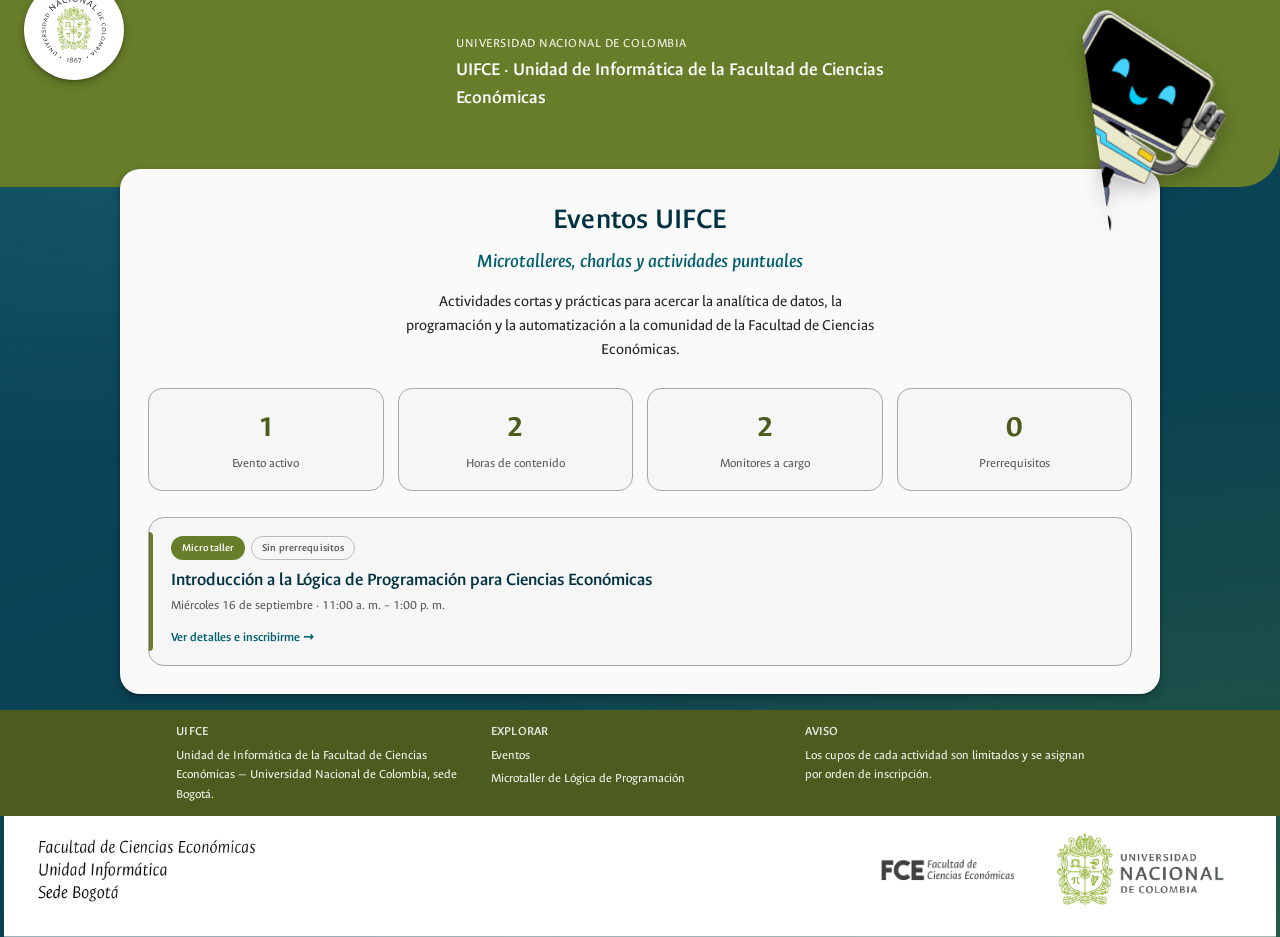
==== index.html @ 5e051be9 "Add Eventos UIFCE site with first activity: Microtaller de Lógica de Programación Replicates the vis" ====
<!DOCTYPE html>
<html lang="es">
<head>
<meta charset="UTF-8">
<meta name="viewport" content="width=device-width, initial-scale=1.0">
<title>Eventos UIFCE</title>
<link rel="preconnect" href="https://fonts.googleapis.com">
<link href="https://fonts.googleapis.com/css2?family=Ancizar+Sans:ital,wght@0,300..700;1,300..700&display=swap" rel="stylesheet">
<link rel="stylesheet" href="styles.css">
</head>
<body>

<div class="screen">

  <div class="bg-photo" aria-hidden="true"></div>

  <img class="mascot" src="assets/uifcito.png" alt="Uifcito, la mascota de la UIFCE, saludando">

  <div class="header-zone">
    <div class="badge-circle">
      <img src="assets/escudo-unal.png" alt="Escudo de la Universidad Nacional de Colombia">
    </div>
    <header class="header-curve">
      <div class="header-curve-inner">
        <p class="header-kicker">Universidad Nacional de Colombia</p>
        <p class="header-name">UIFCE · Unidad de Informática de la Facultad de Ciencias Económicas</p>
      </div>
    </header>
  </div>

  <main class="card-wrap">
    <section class="card hub-card">

      <div class="hub-intro">
        <h1>Eventos UIFCE</h1>
        <p class="subtitle">Microtalleres, charlas y actividades puntuales</p>
        <p class="body-text">
          Actividades cortas y prácticas para acercar la analítica de datos, la programación
          y la automatización a la comunidad de la Facultad de Ciencias Económicas.
        </p>
      </div>

      <section class="stats-grid" aria-label="Resumen de eventos">
        <div class="stat-tile">
          <span class="n">1</span>
          <span class="l">Evento activo</span>
        </div>
        <div class="stat-tile">
          <span class="n">2</span>
          <span class="l">Horas de contenido</span>
        </div>
        <div class="stat-tile">
          <span class="n">2</span>
          <span class="l">Monitores a cargo</span>
        </div>
        <div class="stat-tile">
          <span class="n">0</span>
          <span class="l">Prerrequisitos</span>
        </div>
      </section>

      <section class="event-grid" aria-label="Próximos eventos">

        <a class="event-card" href="microtaller-logica-programacion.html">
          <p class="event-eyebrow">
            <span class="area-tag">Microtaller</span>
            <span class="level-tag">Sin prerrequisitos</span>
          </p>
          <h3>Introducción a la Lógica de Programación para Ciencias Económicas</h3>
          <p class="event-card-date">Miércoles 16 de septiembre · 11:00 a. m. – 1:00 p. m.</p>
          <span class="event-cta">Ver detalles e inscribirme →</span>
        </a>

      </section>

    </section>
  </main>

  <footer class="footer-login">
    <div class="footer-inner">
      <div>
        <h3>UIFCE</h3>
        <p>Unidad de Informática de la Facultad de Ciencias Económicas — Universidad Nacional de Colombia, sede Bogotá.</p>
      </div>
      <div>
        <h3>Explorar</h3>
        <ul>
          <li><a href="index.html">Eventos</a></li>
          <li><a href="microtaller-logica-programacion.html">Microtaller de Lógica de Programación</a></li>
        </ul>
      </div>
      <div>
        <h3>Aviso</h3>
        <p>Los cupos de cada actividad son limitados y se asignan por orden de inscripción.</p>
      </div>
    </div>
  </footer>

  <img class="banner-institucional" src="assets/banner-institucional.svg" alt="UIFCE — Unidad de Informática, Facultad de Ciencias Económicas, Universidad Nacional de Colombia, sede Bogotá">

</div>

</body>
</html>
---- styles.css ----
/* ============================================================
   UIFCE · Eventos — sistema visual
   Réplica del lenguaje visual institucional de Cursos Libres
   UIFCE (olive + teal, tarjeta flotante, header curvo, insignia
   circular, botón píldora), adaptado para la sección de Eventos.
   Fuente del sistema original: repositorio
   2026-2s-ET-OfertaCursosLibres.
   ============================================================ */

:root {
  /* Paleta institucional */
  --brand-olive: #677d29;
  --brand-olive-deep: #4c5c1e;
  --text-title: #003241;
  --text-subtitle: #005e6f;
  --overlay-tint: #00566f80;
  --surface-card: #fafafa;
  --surface-page: #f6f6f6;
  --border-muted: #a7a7a7;
  --text-body: #262626;

  /* Semánticos (estado, no marca) */
  --success-1: #19784b;
  --success-2: #36b377;
  --warning-1: #d49d00;
  --warning-2: #f2bf2e;
  --error-1: #aa0c00;
  --error-2: #ff1200;
  --info-1: #016d84;
  --info-2: #2bb4cb;

  --font-brand: "Ancizar Sans", "Inter", system-ui, -apple-system, "Segoe UI", sans-serif;
  --shadow-card: 0 1px 3px rgba(0, 0, 0, 0.3), 0 4px 10px rgba(0, 0, 0, 0.2);
}

* { box-sizing: border-box; }

html, body {
  margin: 0;
  min-height: 100%;
  background: var(--surface-page);
  color: var(--text-body);
  font-family: var(--font-brand);
  font-size: 16px;
  font-weight: 400;
  line-height: 1.5;
}

a { color: var(--text-subtitle); }

:focus-visible {
  outline: 2px solid var(--brand-olive);
  outline-offset: 2px;
}

/* ============================================================
   Lienzo de pantalla completa
   ============================================================ */

.screen {
  position: relative;
  min-height: 100vh;
  display: flex;
  flex-direction: column;
  overflow-x: hidden;
}

.bg-photo {
  position: absolute;
  inset: 0;
  z-index: 0;
  background-image:
    linear-gradient(var(--overlay-tint), var(--overlay-tint)),
    radial-gradient(120% 90% at 15% 0%, #3a5f6b 0%, transparent 55%),
    radial-gradient(120% 100% at 100% 100%, var(--brand-olive-deep) 0%, transparent 60%),
    linear-gradient(160deg, #0d3b47 0%, #14303a 45%, #1c2b22 100%);
}

/* ============================================================
   Header curvo
   ============================================================ */

.header-zone {
  position: relative;
  z-index: 1;
}

.header-curve {
  background: var(--brand-olive);
  border-radius: 0 0 40px 0;
  padding: 34px 24px 74px;
  margin-bottom: -34px;
}

.header-curve-inner {
  max-width: 600px;
  margin: 0 auto;
  padding-left: 116px;
}

.header-kicker {
  margin: 0;
  color: #fff;
  font-size: 13px;
  font-weight: 400;
  letter-spacing: 0.04em;
  text-transform: uppercase;
  opacity: 0.9;
}

.header-name {
  margin: 2px 0 0;
  color: #fff;
  font-size: 19px;
  font-weight: 600;
}

.badge-circle {
  position: absolute;
  top: -20px;
  left: 24px;
  z-index: 3;
  width: 100px;
  height: 100px;
  background: #fff;
  border-radius: 50%;
  box-shadow: var(--shadow-card);
  display: flex;
  align-items: center;
  justify-content: center;
}

.badge-circle img {
  width: 76px;
  height: 76px;
  object-fit: contain;
}

/* ============================================================
   Tarjeta central
   ============================================================ */

.card-wrap {
  position: relative;
  z-index: 2;
  flex: 1;
  display: flex;
  align-items: center;
  justify-content: center;
  padding: 16px;
}

.card-stage {
  position: relative;
  width: 100%;
  display: flex;
  justify-content: center;
}

.mascot {
  display: none;
}

@media (min-width: 1024px) {
  .mascot {
    display: block;
    position: absolute;
    top: 4px;
    right: 28px;
    z-index: 3;
    width: 110px;
    height: auto;
    transform: rotate(-8deg);
    filter: drop-shadow(0 6px 10px rgba(0, 0, 0, 0.25));
  }
}

@media (min-width: 1280px) {
  .mascot {
    right: 56px;
    width: 130px;
  }
}

.card {
  width: 100%;
  max-width: 600px;
  background: var(--surface-card);
  border-radius: 20px;
  box-shadow: var(--shadow-card);
  padding: 20px;
  display: flex;
  flex-direction: column;
  align-items: center;
  gap: 12px;
  text-align: center;
}

@media (min-width: 640px) {
  .card { padding: 28px; }
}

.card h1 {
  margin: 0;
  font-size: 30px;
  font-weight: 600;
  letter-spacing: 0.25px;
  color: var(--text-title);
  text-wrap: balance;
}

.card .subtitle {
  margin: -6px 0 0;
  font-size: 20px;
  font-weight: 500;
  font-style: italic;
  color: var(--text-subtitle);
  text-wrap: balance;
}

.card p.body-text {
  margin: 4px 0 0;
  max-width: 52ch;
  font-size: 16px;
  font-weight: 400;
  line-height: 1.5;
  color: var(--text-body);
}

/* ============================================================
   Tarjeta ancha (hub / detalle) — mismos tokens, más contenido
   ============================================================ */

.card.hub-card {
  max-width: 1040px;
  align-items: stretch;
  gap: 26px;
}

.hub-intro {
  display: flex;
  flex-direction: column;
  align-items: center;
  gap: 10px;
  text-align: center;
}

.stats-grid {
  display: grid;
  grid-template-columns: repeat(4, 1fr);
  gap: 14px;
}

.stat-tile {
  background: var(--surface-page);
  border: 1px solid var(--border-muted);
  border-radius: 14px;
  padding: 16px;
  display: flex;
  flex-direction: column;
  gap: 4px;
}

.stat-tile .n {
  font-size: 1.9rem;
  font-weight: 700;
  letter-spacing: -0.01em;
  color: var(--brand-olive-deep);
}

.stat-tile .l {
  font-size: 13px;
  color: var(--text-body);
  opacity: 0.75;
}

@media (max-width: 640px) {
  .stats-grid { grid-template-columns: repeat(2, 1fr); }
}

/* ============================================================
   Cuadrícula de eventos (hub)
   ============================================================ */

.event-grid {
  display: grid;
  grid-template-columns: repeat(auto-fit, minmax(260px, 1fr));
  gap: 16px;
}

.event-card {
  position: relative;
  background: var(--surface-page);
  border: 1px solid var(--border-muted);
  border-radius: 16px;
  padding: 18px 18px 18px 22px;
  display: flex;
  flex-direction: column;
  gap: 8px;
  text-align: left;
  text-decoration: none;
  color: var(--text-body);
  transition: transform 0.15s ease, box-shadow 0.15s ease, border-color 0.15s ease;
}

.event-card::before {
  content: '';
  position: absolute;
  left: 0;
  top: 14px;
  bottom: 14px;
  width: 4px;
  border-radius: 0 4px 4px 0;
  background: var(--brand-olive);
}

.event-card:hover {
  transform: translateY(-2px);
  border-color: var(--brand-olive);
  box-shadow: var(--shadow-card);
}

.event-card:active {
  transform: translateY(0) scale(0.99);
}

.event-eyebrow {
  margin: 0;
  display: flex;
  flex-wrap: wrap;
  gap: 6px;
  align-items: center;
}

.area-tag,
.level-tag {
  display: inline-flex;
  align-items: center;
  font-size: 11px;
  font-weight: 600;
  letter-spacing: 0.01em;
  padding: 3px 10px;
  border-radius: 999px;
  border: 1px solid transparent;
}

.area-tag {
  background: var(--brand-olive);
  color: #fff;
}

.level-tag {
  color: var(--text-body);
  opacity: 0.75;
  border-color: var(--border-muted);
  background: transparent;
}

.event-card h3 {
  margin: 0;
  font-size: 1.15rem;
  font-weight: 600;
  color: var(--text-title);
  line-height: 1.3;
}

.event-card-date {
  margin: -4px 0 0;
  font-size: 13px;
  color: var(--text-body);
  opacity: 0.75;
}

.event-cta {
  margin-top: auto;
  padding-top: 4px;
  font-size: 13px;
  font-weight: 600;
  color: var(--text-subtitle);
}

/* ============================================================
   Página de detalle de evento
   ============================================================ */

.event-detail-intro {
  display: flex;
  flex-direction: column;
  gap: 8px;
  text-align: left;
}

.event-detail-intro h1 {
  text-align: left;
  font-size: 1.7rem;
}

.event-detail-intro .subtitle {
  text-align: left;
}

.value-prop {
  margin: 6px 0 0;
  max-width: 62ch;
  font-size: 16px;
  color: var(--text-body);
}

.info-grid {
  display: grid;
  grid-template-columns: repeat(auto-fit, minmax(240px, 1fr));
  gap: 14px;
}

.info-item {
  display: flex;
  align-items: flex-start;
  gap: 12px;
  background: var(--surface-page);
  border: 1px solid var(--border-muted);
  border-radius: 14px;
  padding: 14px 16px;
  text-align: left;
}

.info-icon {
  flex: 0 0 auto;
  width: 34px;
  height: 34px;
  border-radius: 10px;
  background: var(--brand-olive);
  color: #fff;
  display: flex;
  align-items: center;
  justify-content: center;
}

.info-icon svg {
  width: 18px;
  height: 18px;
}

.info-text .label {
  display: block;
  font-size: 11px;
  text-transform: uppercase;
  letter-spacing: 0.04em;
  color: var(--text-body);
  opacity: 0.6;
  margin-bottom: 2px;
}

.info-text .value {
  display: block;
  font-size: 14.5px;
  font-weight: 600;
  color: var(--text-title);
  line-height: 1.35;
}

.section-heading {
  margin: 0;
  text-align: left;
  font-size: 1rem;
  font-weight: 700;
  color: var(--text-title);
}

.purpose-box {
  background: var(--surface-page);
  border: 1px solid var(--border-muted);
  border-left: 4px solid var(--info-1);
  border-radius: 12px;
  padding: 16px 18px;
  text-align: left;
  font-size: 14.5px;
  color: var(--text-body);
}

.includes-card {
  display: flex;
  align-items: center;
  gap: 14px;
  background: var(--surface-page);
  border: 1px solid var(--border-muted);
  border-radius: 14px;
  padding: 16px 18px;
  text-align: left;
}

.certificate-icon {
  flex: 0 0 auto;
  width: 40px;
  height: 40px;
  border-radius: 50%;
  background: var(--warning-1);
  color: #fff;
  display: flex;
  align-items: center;
  justify-content: center;
}

.certificate-icon svg {
  width: 20px;
  height: 20px;
}

.includes-text h4 {
  margin: 0 0 2px;
  font-size: 14.5px;
  font-weight: 700;
  color: var(--text-title);
}

.includes-text p {
  margin: 0;
  font-size: 13.5px;
  color: var(--text-body);
  opacity: 0.85;
}

.linkedin-badge {
  display: inline-flex;
  align-items: center;
  gap: 6px;
  margin-top: 6px;
  padding: 3px 10px 3px 6px;
  border-radius: 999px;
  background: #0a66c2;
  color: #fff;
  font-size: 12px;
  font-weight: 600;
}

.linkedin-badge svg {
  width: 15px;
  height: 15px;
}

.cta-row {
  display: flex;
  justify-content: center;
  padding-top: 4px;
}

.btn-cta {
  height: 52px;
  padding: 0 34px;
  display: inline-flex;
  align-items: center;
  justify-content: center;
  gap: 10px;
  background: var(--brand-olive);
  border: 0;
  border-radius: 999px;
  color: #fff;
  font-family: var(--font-brand);
  font-size: 16.5px;
  font-weight: 600;
  text-decoration: none;
  box-shadow: var(--shadow-card);
  transition: background 0.15s ease, transform 0.1s ease;
}

.btn-cta:hover {
  background: var(--brand-olive-deep);
}

.btn-cta:active {
  transform: scale(0.98);
}

.btn-cta svg {
  width: 20px;
  height: 20px;
  flex: 0 0 auto;
}

.spots-note {
  margin: 0;
  text-align: center;
  font-size: 12.5px;
  color: var(--text-body);
  opacity: 0.7;
}

/* ============================================================
   Footer
   ============================================================ */

.footer-login {
  position: relative;
  z-index: 1;
  margin-top: auto;
  background: var(--brand-olive-deep);
  color: #fff;
}

.footer-inner {
  max-width: 960px;
  margin: 0 auto;
  padding: 12px 16px;
  display: grid;
  grid-template-columns: repeat(3, 1fr);
  gap: 16px;
  font-size: 13px;
  font-weight: 400;
}

.footer-inner h3 {
  margin: 0 0 4px;
  font-size: 13px;
  font-weight: 600;
  letter-spacing: 0.02em;
  text-transform: uppercase;
  opacity: 0.85;
}

.footer-inner p,
.footer-inner ul {
  margin: 0;
  opacity: 0.92;
}

.footer-inner ul {
  list-style: none;
  padding: 0;
  display: flex;
  flex-direction: column;
  gap: 4px;
}

.footer-inner a {
  color: #fff;
  text-decoration: none;
}

.footer-inner a:hover {
  text-decoration: underline;
}

/* ============================================================
   Banner institucional
   ============================================================ */

.banner-institucional {
  position: relative;
  z-index: 1;
  display: block;
  width: 100%;
  height: auto;
}

/* ============================================================
   Enlace de regreso
   ============================================================ */

.back-link {
  align-self: flex-start;
  margin: 0;
  font-size: 13px;
}

.back-link a {
  color: var(--text-subtitle);
  text-decoration: none;
  font-weight: 500;
}

.back-link a:hover {
  text-decoration: underline;
}

/* ============================================================
   Responsive
   ============================================================ */

@media (max-width: 640px) {
  .footer-inner {
    grid-template-columns: 1fr;
  }

  .header-curve-inner {
    padding-left: 0;
    padding-top: 56px;
  }

  .includes-card {
    flex-direction: column;
    text-align: center;
    align-items: center;
  }
}
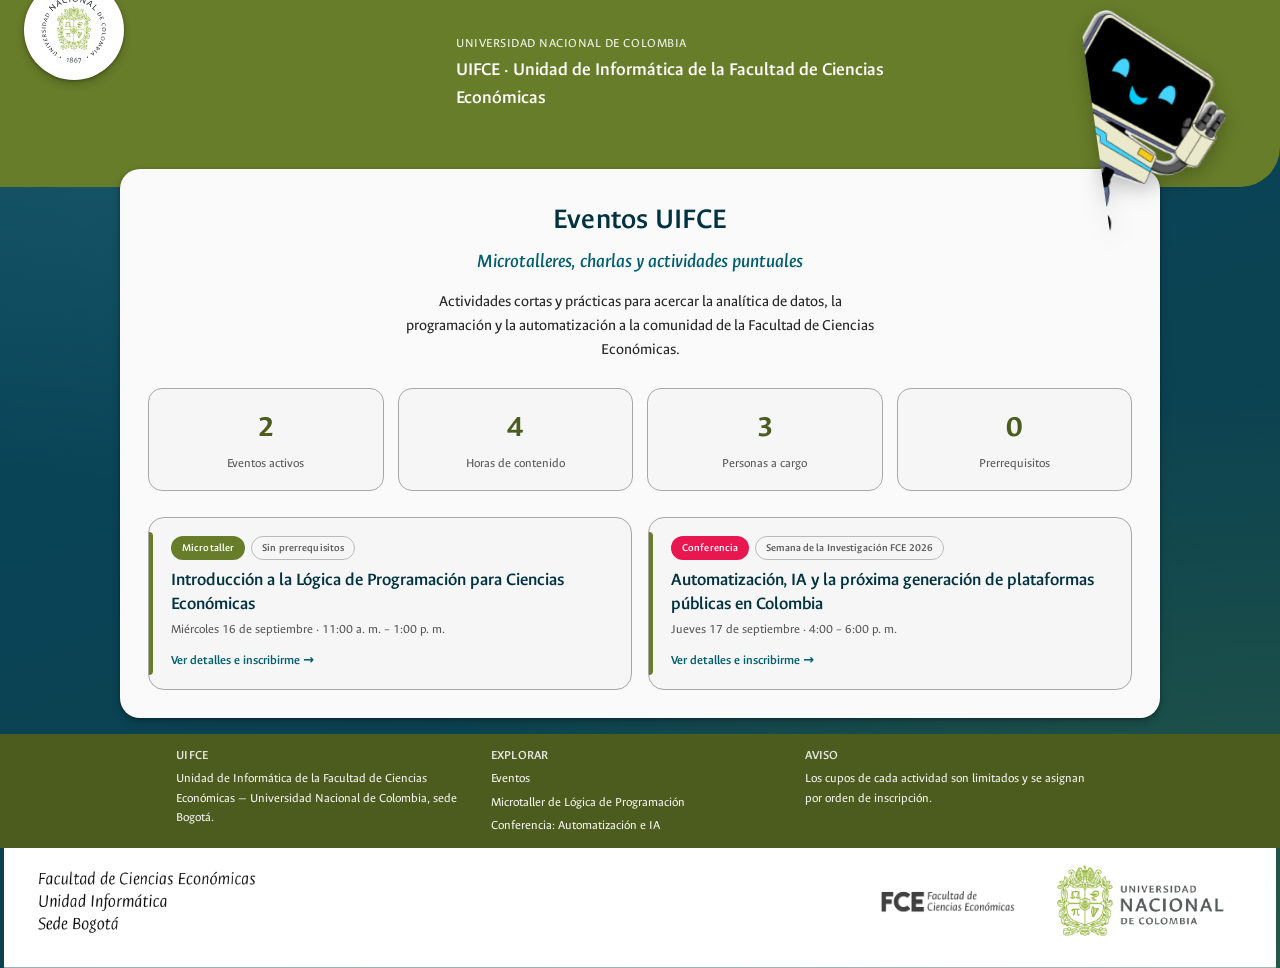
==== commit cd34b3ed: "Add Semana de la Investigación FCE 2026 conference event New conference detail page keeps the site's" ====
--- a/index.html
+++ b/index.html
@@ -42,16 +42,16 @@
 
       <section class="stats-grid" aria-label="Resumen de eventos">
         <div class="stat-tile">
-          <span class="n">1</span>
-          <span class="l">Evento activo</span>
+          <span class="n">2</span>
+          <span class="l">Eventos activos</span>
         </div>
         <div class="stat-tile">
-          <span class="n">2</span>
+          <span class="n">4</span>
           <span class="l">Horas de contenido</span>
         </div>
         <div class="stat-tile">
-          <span class="n">2</span>
-          <span class="l">Monitores a cargo</span>
+          <span class="n">3</span>
+          <span class="l">Personas a cargo</span>
         </div>
         <div class="stat-tile">
           <span class="n">0</span>
@@ -71,6 +71,16 @@
           <span class="event-cta">Ver detalles e inscribirme →</span>
         </a>
 
+        <a class="event-card" href="conferencia-automatizacion-ia.html">
+          <p class="event-eyebrow">
+            <span class="area-tag tag-magenta">Conferencia</span>
+            <span class="level-tag">Semana de la Investigación FCE 2026</span>
+          </p>
+          <h3>Automatización, IA y la próxima generación de plataformas públicas en Colombia</h3>
+          <p class="event-card-date">Jueves 17 de septiembre · 4:00 – 6:00 p. m.</p>
+          <span class="event-cta">Ver detalles e inscribirme →</span>
+        </a>
+
       </section>
 
     </section>
@@ -87,6 +97,7 @@
         <ul>
           <li><a href="index.html">Eventos</a></li>
           <li><a href="microtaller-logica-programacion.html">Microtaller de Lógica de Programación</a></li>
+          <li><a href="conferencia-automatizacion-ia.html">Conferencia: Automatización e IA</a></li>
         </ul>
       </div>
       <div>
--- a/styles.css
+++ b/styles.css
@@ -356,6 +356,10 @@
   background: transparent;
 }
 
+.area-tag.tag-magenta {
+  background: #e91750;
+}
+
 .event-card h3 {
   margin: 0;
   font-size: 1.15rem;
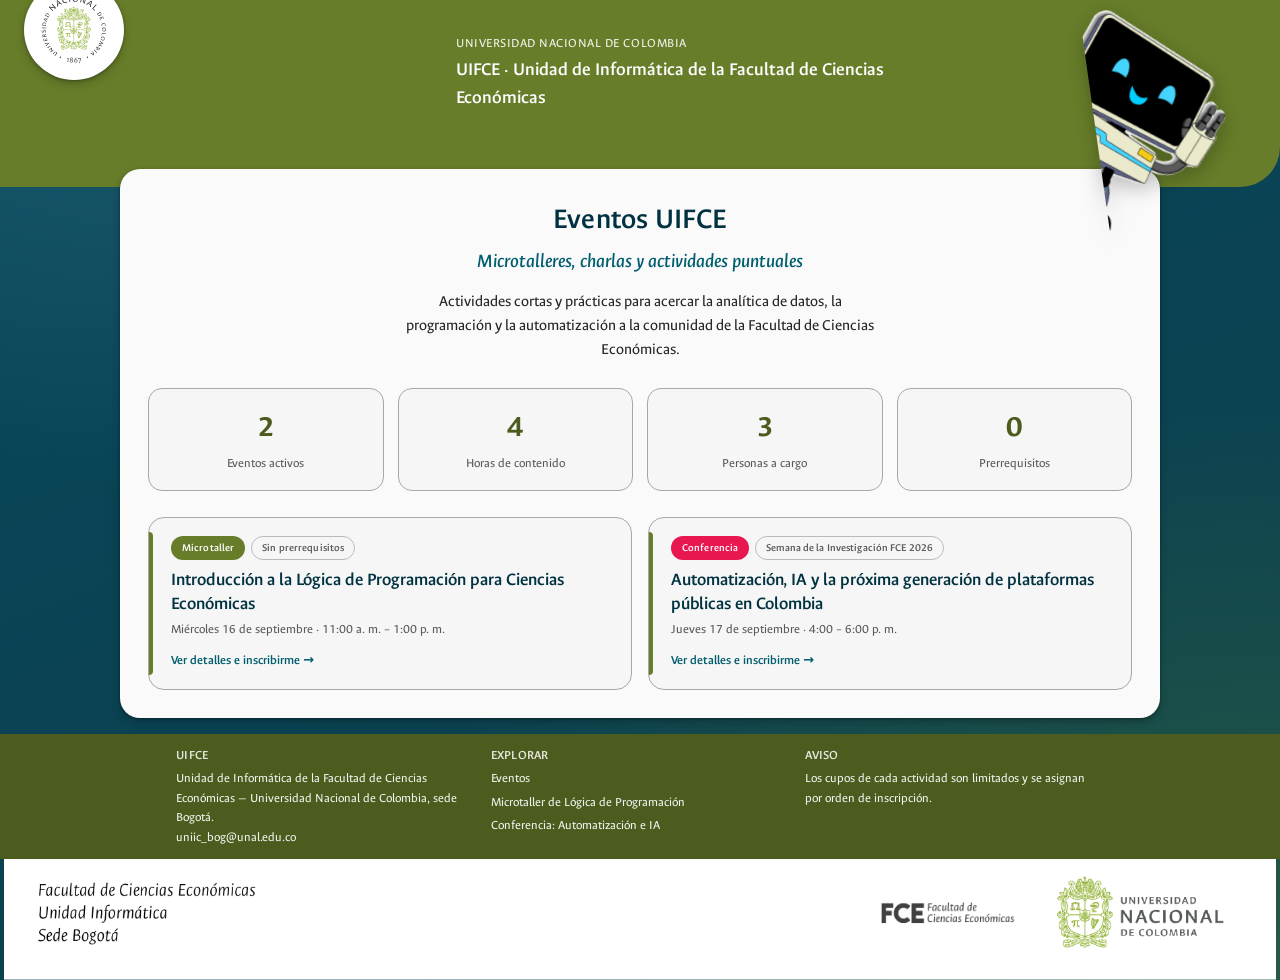
==== commit f93930d7: "Add unit contact email to site footer Co-Authored-By: Claude Sonnet 5 <noreply@anthropic.com>" ====
--- a/index.html
+++ b/index.html
@@ -91,6 +91,7 @@
       <div>
         <h3>UIFCE</h3>
         <p>Unidad de Informática de la Facultad de Ciencias Económicas — Universidad Nacional de Colombia, sede Bogotá.</p>
+        <p><a href="mailto:uniic_bog@unal.edu.co">uniic_bog@unal.edu.co</a></p>
       </div>
       <div>
         <h3>Explorar</h3>
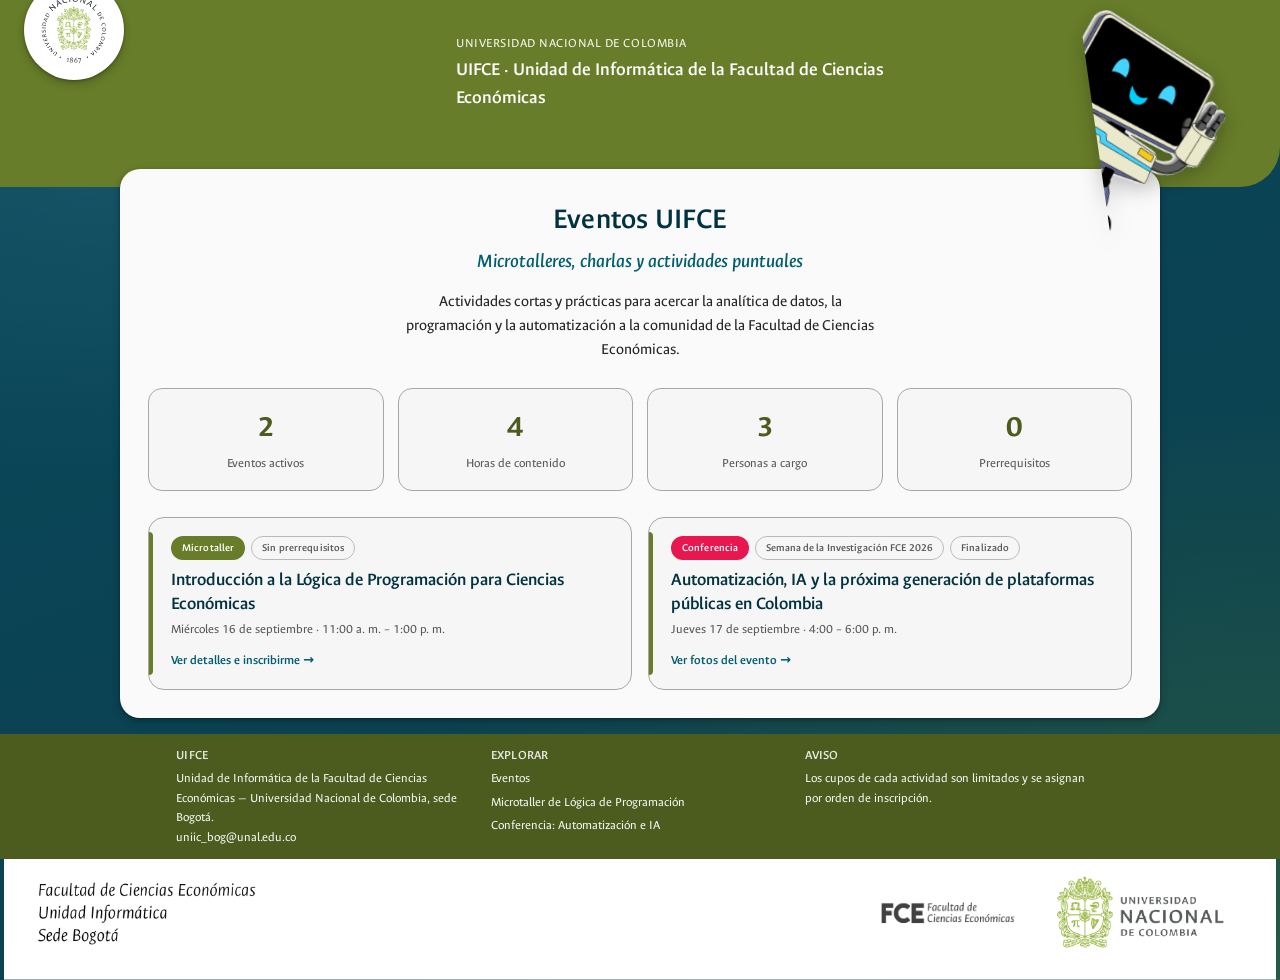
==== commit 7a5c84f7: "Mark conference as finished and add photo gallery Replace the registration CTA with a finished-event" ====
--- a/index.html
+++ b/index.html
@@ -75,10 +75,11 @@
           <p class="event-eyebrow">
             <span class="area-tag tag-magenta">Conferencia</span>
             <span class="level-tag">Semana de la Investigación FCE 2026</span>
+            <span class="level-tag">Finalizado</span>
           </p>
           <h3>Automatización, IA y la próxima generación de plataformas públicas en Colombia</h3>
           <p class="event-card-date">Jueves 17 de septiembre · 4:00 – 6:00 p. m.</p>
-          <span class="event-cta">Ver detalles e inscribirme →</span>
+          <span class="event-cta">Ver fotos del evento →</span>
         </a>
 
       </section>
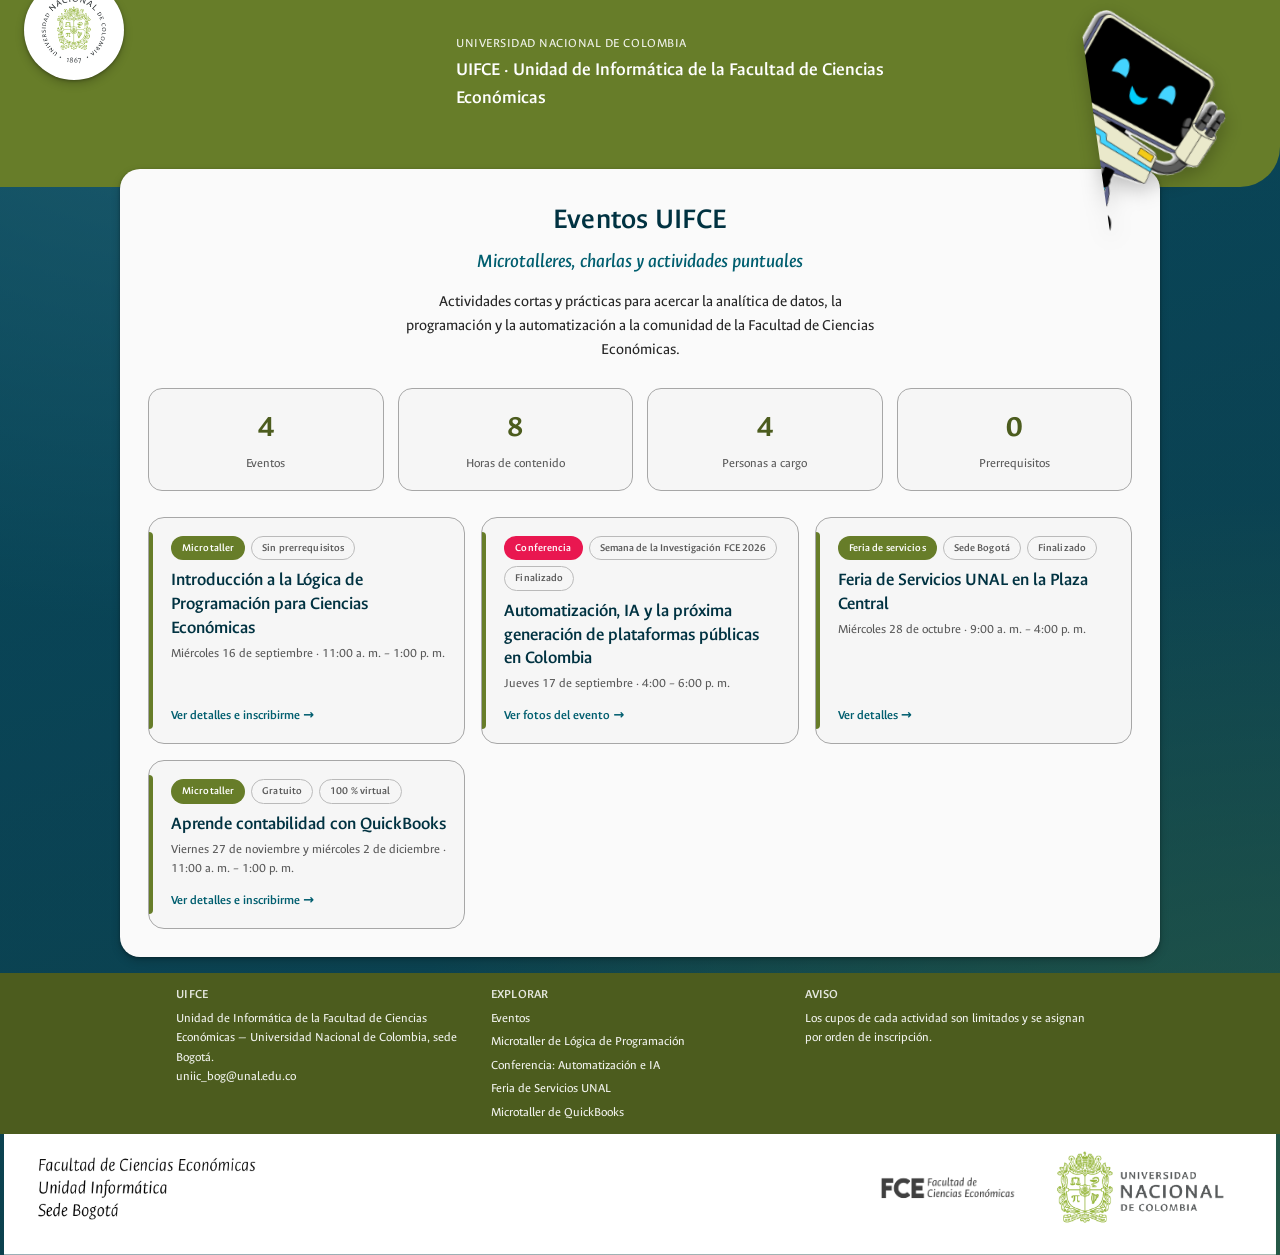
==== commit 964e2f93: "Add Feria de Servicios UNAL and QuickBooks microtaller events Co-Authored-By: Claude Sonnet 5.5 <nor" ====
--- a/index.html
+++ b/index.html
@@ -42,15 +42,15 @@
 
       <section class="stats-grid" aria-label="Resumen de eventos">
         <div class="stat-tile">
-          <span class="n">2</span>
-          <span class="l">Eventos activos</span>
+          <span class="n">4</span>
+          <span class="l">Eventos</span>
+        </div>
+        <div class="stat-tile">
+          <span class="n">8</span>
+          <span class="l">Horas de contenido</span>
         </div>
         <div class="stat-tile">
           <span class="n">4</span>
-          <span class="l">Horas de contenido</span>
-        </div>
-        <div class="stat-tile">
-          <span class="n">3</span>
           <span class="l">Personas a cargo</span>
         </div>
         <div class="stat-tile">
@@ -82,6 +82,28 @@
           <span class="event-cta">Ver fotos del evento →</span>
         </a>
 
+        <a class="event-card" href="feria-servicios-unal.html">
+          <p class="event-eyebrow">
+            <span class="area-tag">Feria de servicios</span>
+            <span class="level-tag">Sede Bogotá</span>
+            <span class="level-tag">Finalizado</span>
+          </p>
+          <h3>Feria de Servicios UNAL en la Plaza Central</h3>
+          <p class="event-card-date">Miércoles 28 de octubre · 9:00 a. m. – 4:00 p. m.</p>
+          <span class="event-cta">Ver detalles →</span>
+        </a>
+
+        <a class="event-card" href="microtaller-quickbooks.html">
+          <p class="event-eyebrow">
+            <span class="area-tag">Microtaller</span>
+            <span class="level-tag">Gratuito</span>
+            <span class="level-tag">100 % virtual</span>
+          </p>
+          <h3>Aprende contabilidad con QuickBooks</h3>
+          <p class="event-card-date">Viernes 27 de noviembre y miércoles 2 de diciembre · 11:00 a. m. – 1:00 p. m.</p>
+          <span class="event-cta">Ver detalles e inscribirme →</span>
+        </a>
+
       </section>
 
     </section>
@@ -100,6 +122,8 @@
           <li><a href="index.html">Eventos</a></li>
           <li><a href="microtaller-logica-programacion.html">Microtaller de Lógica de Programación</a></li>
           <li><a href="conferencia-automatizacion-ia.html">Conferencia: Automatización e IA</a></li>
+          <li><a href="feria-servicios-unal.html">Feria de Servicios UNAL</a></li>
+          <li><a href="microtaller-quickbooks.html">Microtaller de QuickBooks</a></li>
         </ul>
       </div>
       <div>
--- a/styles.css
+++ b/styles.css
@@ -588,6 +588,54 @@
   opacity: 0.7;
 }
 
+/* Aviso de evento finalizado (tema base; la conferencia lo redefine en conferencia.css) */
+.event-finished {
+  display: flex;
+  align-items: center;
+  gap: 14px;
+  background: var(--surface-page);
+  border: 1px solid var(--border-muted);
+  border-left: 4px solid var(--brand-olive);
+  border-radius: 14px;
+  padding: 16px 18px;
+  text-align: left;
+}
+
+.event-finished .finished-icon {
+  flex: 0 0 auto;
+  width: 36px;
+  height: 36px;
+  border-radius: 50%;
+  background: var(--brand-olive);
+  color: #fff;
+  display: flex;
+  align-items: center;
+  justify-content: center;
+}
+
+.event-finished .finished-icon svg {
+  width: 18px;
+  height: 18px;
+}
+
+.event-finished h4 {
+  margin: 0 0 2px;
+  font-size: 14.5px;
+  font-weight: 700;
+  color: var(--text-title);
+}
+
+.event-finished p {
+  margin: 0;
+  font-size: 13.5px;
+  color: var(--text-body);
+}
+
+.event-finished p a {
+  color: var(--text-subtitle);
+  font-weight: 600;
+}
+
 /* ============================================================
    Footer
    ============================================================ */
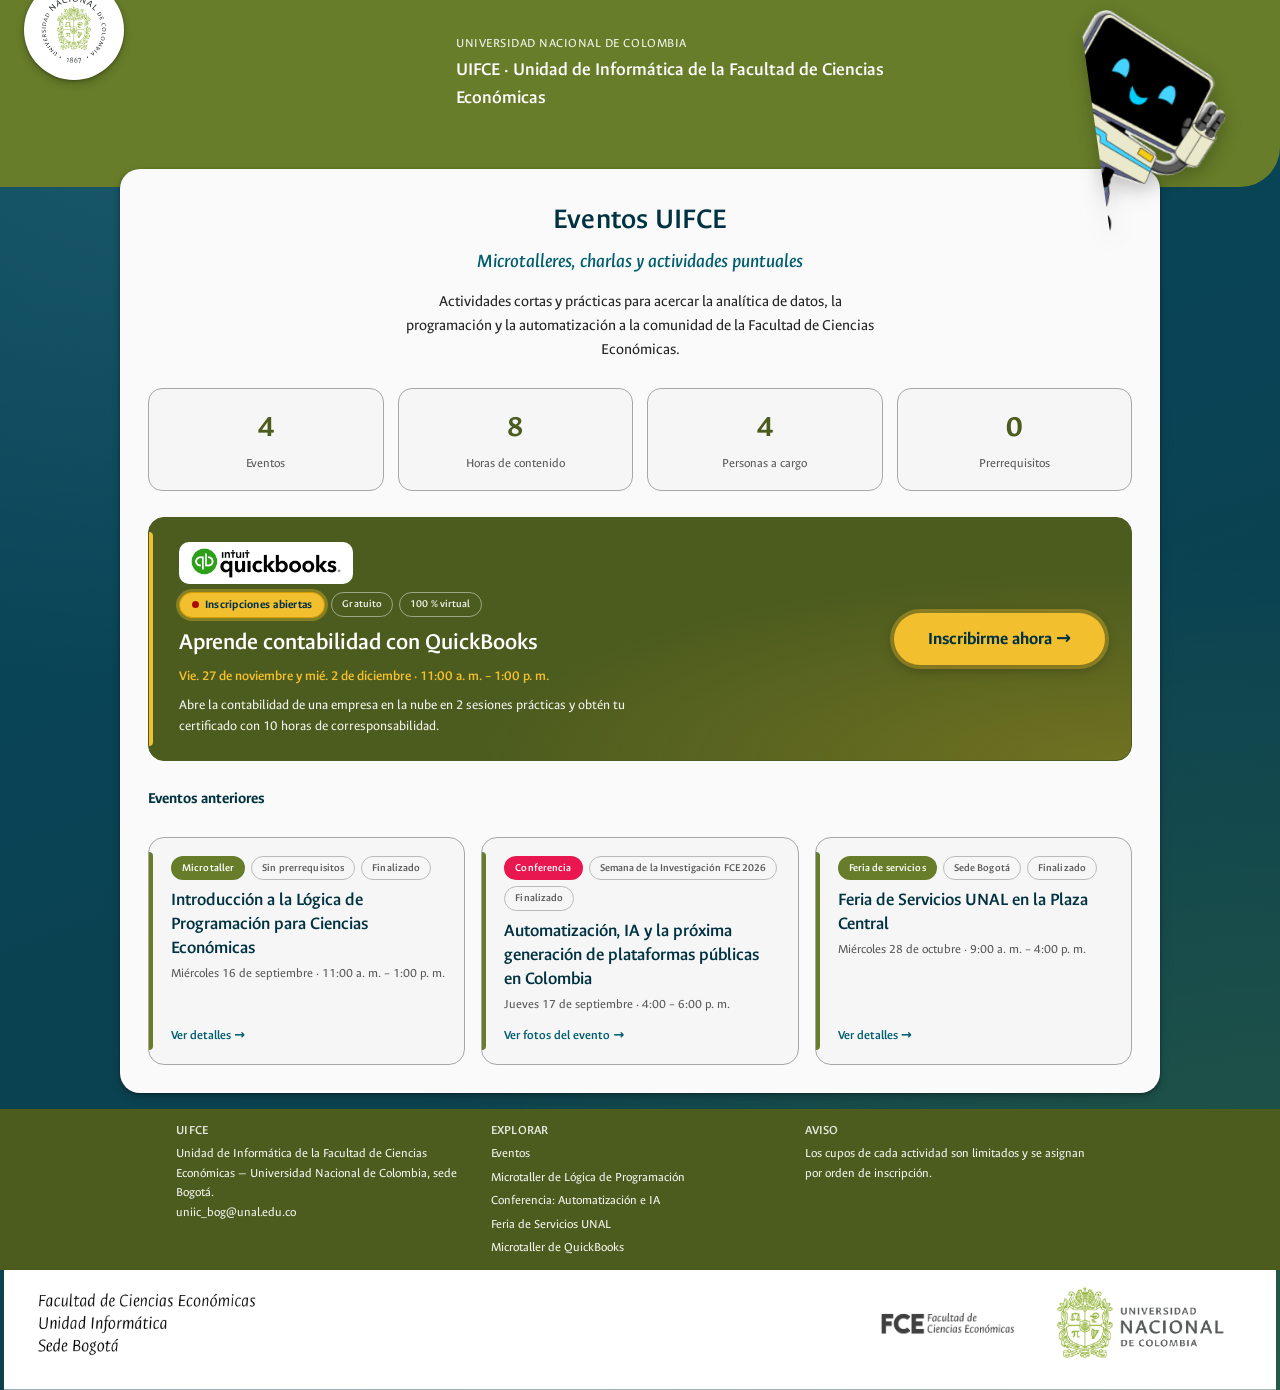
==== commit 93080159: "Mark past events as finished and redesign QuickBooks microtaller page Co-Authored-By: Claude Sonnet " ====
--- a/index.html
+++ b/index.html
@@ -59,16 +59,34 @@
         </div>
       </section>
 
-      <section class="event-grid" aria-label="Próximos eventos">
+      <a class="event-card featured" href="microtaller-quickbooks.html" aria-label="Aprende contabilidad con QuickBooks: ver detalles e inscribirme">
+        <div class="featured-body">
+          <img class="featured-logo" src="assets/logo-quickbooks.png" alt="Intuit QuickBooks">
+          <p class="event-eyebrow">
+            <span class="status-pill open">Inscripciones abiertas</span>
+            <span class="level-tag">Gratuito</span>
+            <span class="level-tag">100 % virtual</span>
+          </p>
+          <h3>Aprende contabilidad con QuickBooks</h3>
+          <p class="event-card-date">Vie. 27 de noviembre y mié. 2 de diciembre · 11:00 a. m. – 1:00 p. m.</p>
+          <p class="featured-desc">Abre la contabilidad de una empresa en la nube en 2 sesiones prácticas y obtén tu certificado con 10 horas de corresponsabilidad.</p>
+        </div>
+        <span class="btn-enroll" aria-hidden="true">Inscribirme ahora →</span>
+      </a>
+
+      <h2 class="section-heading">Eventos anteriores</h2>
+
+      <section class="event-grid" aria-label="Eventos anteriores">
 
         <a class="event-card" href="microtaller-logica-programacion.html">
           <p class="event-eyebrow">
             <span class="area-tag">Microtaller</span>
             <span class="level-tag">Sin prerrequisitos</span>
+            <span class="level-tag">Finalizado</span>
           </p>
           <h3>Introducción a la Lógica de Programación para Ciencias Económicas</h3>
           <p class="event-card-date">Miércoles 16 de septiembre · 11:00 a. m. – 1:00 p. m.</p>
-          <span class="event-cta">Ver detalles e inscribirme →</span>
+          <span class="event-cta">Ver detalles →</span>
         </a>
 
         <a class="event-card" href="conferencia-automatizacion-ia.html">
@@ -91,17 +109,6 @@
           <h3>Feria de Servicios UNAL en la Plaza Central</h3>
           <p class="event-card-date">Miércoles 28 de octubre · 9:00 a. m. – 4:00 p. m.</p>
           <span class="event-cta">Ver detalles →</span>
-        </a>
-
-        <a class="event-card" href="microtaller-quickbooks.html">
-          <p class="event-eyebrow">
-            <span class="area-tag">Microtaller</span>
-            <span class="level-tag">Gratuito</span>
-            <span class="level-tag">100 % virtual</span>
-          </p>
-          <h3>Aprende contabilidad con QuickBooks</h3>
-          <p class="event-card-date">Viernes 27 de noviembre y miércoles 2 de diciembre · 11:00 a. m. – 1:00 p. m.</p>
-          <span class="event-cta">Ver detalles e inscribirme →</span>
         </a>
 
       </section>
--- a/styles.css
+++ b/styles.css
@@ -743,3 +743,188 @@
     align-items: center;
   }
 }
+
+/* ============================================================
+   Evento abierto: estado, tarjeta destacada y botón de inscripción
+   (patrón de "Inscripciones abiertas" de Cursos Libres UIFCE)
+   ============================================================ */
+
+.status-pill {
+  display: inline-flex;
+  align-items: center;
+  gap: 6px;
+  padding: 3px 12px;
+  border-radius: 999px;
+  font-size: 12px;
+  font-weight: 700;
+  letter-spacing: 0.02em;
+  white-space: nowrap;
+  border: 1px solid transparent;
+}
+
+.status-pill.open {
+  background: var(--warning-2);
+  color: var(--text-title);
+  border-color: var(--warning-1);
+  box-shadow: 0 0 0 3px rgba(242, 191, 46, 0.35);
+}
+
+.status-pill.open::before {
+  content: '';
+  width: 7px;
+  height: 7px;
+  border-radius: 50%;
+  background: var(--error-1);
+  animation: open-dot 1.2s ease-in-out infinite;
+}
+
+@keyframes open-dot {
+  0%, 100% { opacity: 1; transform: scale(1); }
+  50%      { opacity: 0.35; transform: scale(0.7); }
+}
+
+.btn-enroll {
+  min-height: 52px;
+  padding: 0 34px;
+  display: inline-flex;
+  align-items: center;
+  justify-content: center;
+  gap: 8px;
+  background: var(--warning-2);
+  border-radius: 999px;
+  color: var(--text-title);
+  font-family: var(--font-brand);
+  font-size: 18px;
+  font-weight: 700;
+  text-align: center;
+  text-decoration: none;
+  white-space: nowrap;
+  box-shadow: 0 0 0 4px rgba(242, 191, 46, 0.35), 0 4px 14px rgba(0, 0, 0, 0.3);
+  animation: enroll-btn-pulse 1.8s ease-in-out infinite;
+  transition: background 0.15s ease;
+}
+
+.btn-enroll:hover { background: #ffd24d; }
+
+@keyframes enroll-btn-pulse {
+  0%, 100% { transform: scale(1); }
+  50%      { transform: scale(1.05); }
+}
+
+/* Tarjeta de llamada a la inscripción (olive profundo, clicable completa) */
+.enroll-card {
+  width: 100%;
+  display: flex;
+  align-items: center;
+  justify-content: space-between;
+  flex-wrap: wrap;
+  gap: 16px;
+  padding: 22px 26px;
+  border-radius: 16px;
+  background: var(--brand-olive-deep);
+  color: #fff;
+  text-align: left;
+  text-decoration: none;
+  transition: transform 0.15s ease, box-shadow 0.15s ease;
+}
+
+.enroll-card:hover {
+  transform: translateY(-2px);
+  box-shadow: var(--shadow-card);
+}
+
+.enroll-card:focus-visible {
+  outline: 3px solid var(--brand-olive);
+  outline-offset: 3px;
+}
+
+.enroll-card .enroll-text { flex: 1 1 280px; }
+
+.enroll-card h3 {
+  margin: 0 0 4px;
+  font-size: 1.25rem;
+  font-weight: 600;
+  color: #fff;
+}
+
+.enroll-card p {
+  margin: 0;
+  font-size: 14px;
+  opacity: 0.92;
+}
+
+/* Tarjeta destacada del hub */
+.event-card.featured {
+  display: grid;
+  grid-template-columns: 1fr auto;
+  align-items: center;
+  gap: 10px 24px;
+  padding: 24px 26px 24px 30px;
+  background:
+    radial-gradient(120% 140% at 100% 100%, rgba(242, 191, 46, 0.22) 0%, transparent 55%),
+    var(--brand-olive-deep);
+  border-color: var(--brand-olive-deep);
+  color: #fff;
+}
+
+.event-card.featured::before { background: var(--warning-2); }
+
+.event-card.featured:hover {
+  border-color: var(--warning-2);
+  box-shadow: 0 0 0 4px rgba(242, 191, 46, 0.3), var(--shadow-card);
+}
+
+.event-card.featured .featured-body {
+  display: flex;
+  flex-direction: column;
+  gap: 8px;
+  min-width: 0;
+}
+
+.event-card.featured .featured-logo {
+  align-self: flex-start;
+  height: 30px;
+  width: auto;
+  padding: 6px 12px;
+  box-sizing: content-box;
+  background: #fff;
+  border-radius: 10px;
+}
+
+.event-card.featured .level-tag {
+  color: #fff;
+  opacity: 0.9;
+  border-color: rgba(255, 255, 255, 0.5);
+}
+
+.event-card.featured h3 {
+  font-size: 1.5rem;
+  color: #fff;
+}
+
+.event-card.featured .event-card-date {
+  margin: 0;
+  font-size: 14px;
+  font-weight: 600;
+  color: var(--warning-2);
+  opacity: 1;
+}
+
+.event-card.featured .featured-desc {
+  margin: 0;
+  max-width: 56ch;
+  font-size: 14px;
+  color: #fff;
+  opacity: 0.92;
+}
+
+@media (max-width: 640px) {
+  .event-card.featured { grid-template-columns: 1fr; }
+  .event-card.featured .btn-enroll { width: 100%; }
+  .enroll-card .btn-enroll { width: 100%; }
+}
+
+@media (prefers-reduced-motion: reduce) {
+  .status-pill.open::before,
+  .btn-enroll { animation: none; }
+}
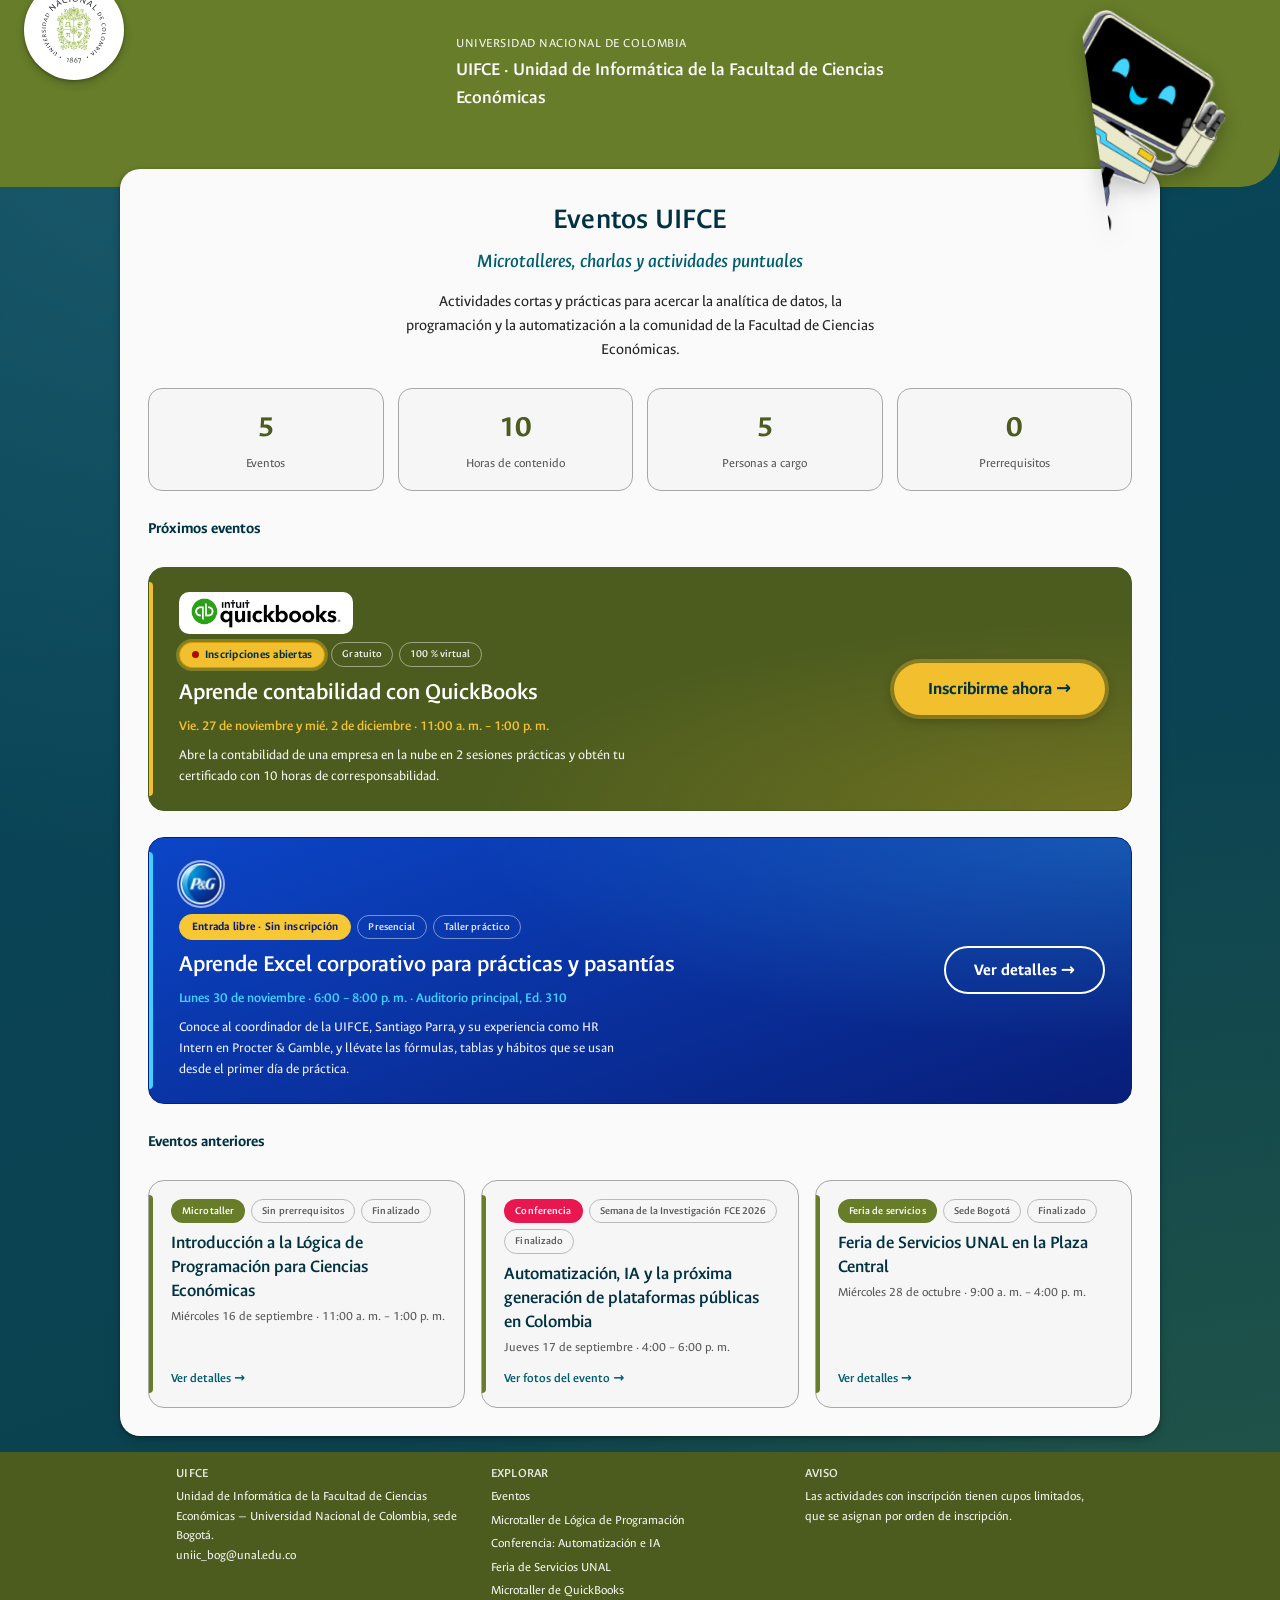
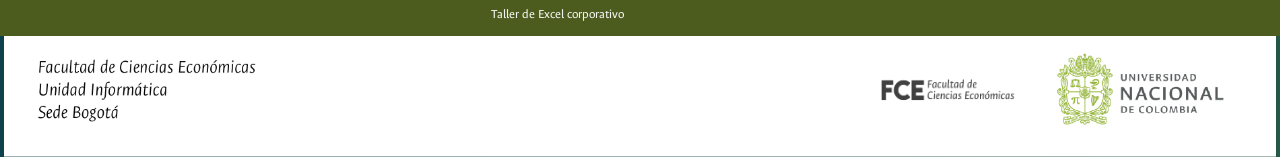
==== commit 99386d10: "Add Excel corporativo workshop event and update upcoming events section Co-Authored-By: Claude Sonne" ====
--- a/index.html
+++ b/index.html
@@ -42,15 +42,15 @@
 
       <section class="stats-grid" aria-label="Resumen de eventos">
         <div class="stat-tile">
-          <span class="n">4</span>
+          <span class="n">5</span>
           <span class="l">Eventos</span>
         </div>
         <div class="stat-tile">
-          <span class="n">8</span>
+          <span class="n">10</span>
           <span class="l">Horas de contenido</span>
         </div>
         <div class="stat-tile">
-          <span class="n">4</span>
+          <span class="n">5</span>
           <span class="l">Personas a cargo</span>
         </div>
         <div class="stat-tile">
@@ -58,6 +58,8 @@
           <span class="l">Prerrequisitos</span>
         </div>
       </section>
+
+      <h2 class="section-heading">Próximos eventos</h2>
 
       <a class="event-card featured" href="microtaller-quickbooks.html" aria-label="Aprende contabilidad con QuickBooks: ver detalles e inscribirme">
         <div class="featured-body">
@@ -72,6 +74,21 @@
           <p class="featured-desc">Abre la contabilidad de una empresa en la nube en 2 sesiones prácticas y obtén tu certificado con 10 horas de corresponsabilidad.</p>
         </div>
         <span class="btn-enroll" aria-hidden="true">Inscribirme ahora →</span>
+      </a>
+
+      <a class="event-card featured featured-blue" href="taller-excel-corporativo.html" aria-label="Aprende Excel corporativo para prácticas y pasantías: ver detalles, entrada libre sin inscripción">
+        <div class="featured-body">
+          <img class="featured-logo featured-logo-round" src="assets/logo-pg.png" alt="Procter &amp; Gamble">
+          <p class="event-eyebrow">
+            <span class="status-pill free">Entrada libre · Sin inscripción</span>
+            <span class="level-tag">Presencial</span>
+            <span class="level-tag">Taller práctico</span>
+          </p>
+          <h3>Aprende Excel corporativo para prácticas y pasantías</h3>
+          <p class="event-card-date">Lunes 30 de noviembre · 6:00 – 8:00 p. m. · Auditorio principal, Ed. 310</p>
+          <p class="featured-desc">Conoce al coordinador de la UIFCE, Santiago Parra, y su experiencia como HR Intern en Procter &amp; Gamble, y llévate las fórmulas, tablas y hábitos que se usan desde el primer día de práctica.</p>
+        </div>
+        <span class="btn-detail" aria-hidden="true">Ver detalles →</span>
       </a>
 
       <h2 class="section-heading">Eventos anteriores</h2>
@@ -131,11 +148,12 @@
           <li><a href="conferencia-automatizacion-ia.html">Conferencia: Automatización e IA</a></li>
           <li><a href="feria-servicios-unal.html">Feria de Servicios UNAL</a></li>
           <li><a href="microtaller-quickbooks.html">Microtaller de QuickBooks</a></li>
+          <li><a href="taller-excel-corporativo.html">Taller de Excel corporativo</a></li>
         </ul>
       </div>
       <div>
         <h3>Aviso</h3>
-        <p>Los cupos de cada actividad son limitados y se asignan por orden de inscripción.</p>
+        <p>Las actividades con inscripción tienen cupos limitados, que se asignan por orden de inscripción.</p>
       </div>
     </div>
   </footer>
--- a/styles.css
+++ b/styles.css
@@ -928,3 +928,60 @@
   .status-pill.open::before,
   .btn-enroll { animation: none; }
 }
+
+/* Tarjeta destacada azul (taller Excel, identidad del póster) y variantes */
+.status-pill.free {
+  background: #f8c734;
+  color: #081e79;
+  border-color: #f8c734;
+}
+
+.event-card.featured.featured-blue {
+  background:
+    radial-gradient(120% 140% at 100% 0%, rgba(61, 211, 254, 0.25) 0%, transparent 55%),
+    linear-gradient(160deg, #0b45c7 0%, #081e79 100%);
+  border-color: #081e79;
+}
+
+.event-card.featured.featured-blue::before { background: #3dd3fe; }
+
+.event-card.featured.featured-blue:hover {
+  border-color: #3dd3fe;
+  box-shadow: 0 0 0 4px rgba(61, 211, 254, 0.3), var(--shadow-card);
+}
+
+.event-card.featured.featured-blue .event-card-date { color: #3dd3fe; }
+
+.event-card.featured .featured-logo-round {
+  height: 44px;
+  width: 44px;
+  padding: 0;
+  background: none;
+  border-radius: 50%;
+  box-shadow: 0 0 0 2px rgba(255, 255, 255, 0.6);
+}
+
+.btn-detail {
+  min-height: 48px;
+  padding: 0 28px;
+  display: inline-flex;
+  align-items: center;
+  justify-content: center;
+  border: 2px solid #fff;
+  border-radius: 999px;
+  color: #fff;
+  font-family: var(--font-brand);
+  font-size: 17px;
+  font-weight: 700;
+  white-space: nowrap;
+  transition: background 0.15s ease, color 0.15s ease;
+}
+
+.event-card.featured:hover .btn-detail {
+  background: #fff;
+  color: #081e79;
+}
+
+@media (max-width: 640px) {
+  .event-card.featured .btn-detail { width: 100%; }
+}
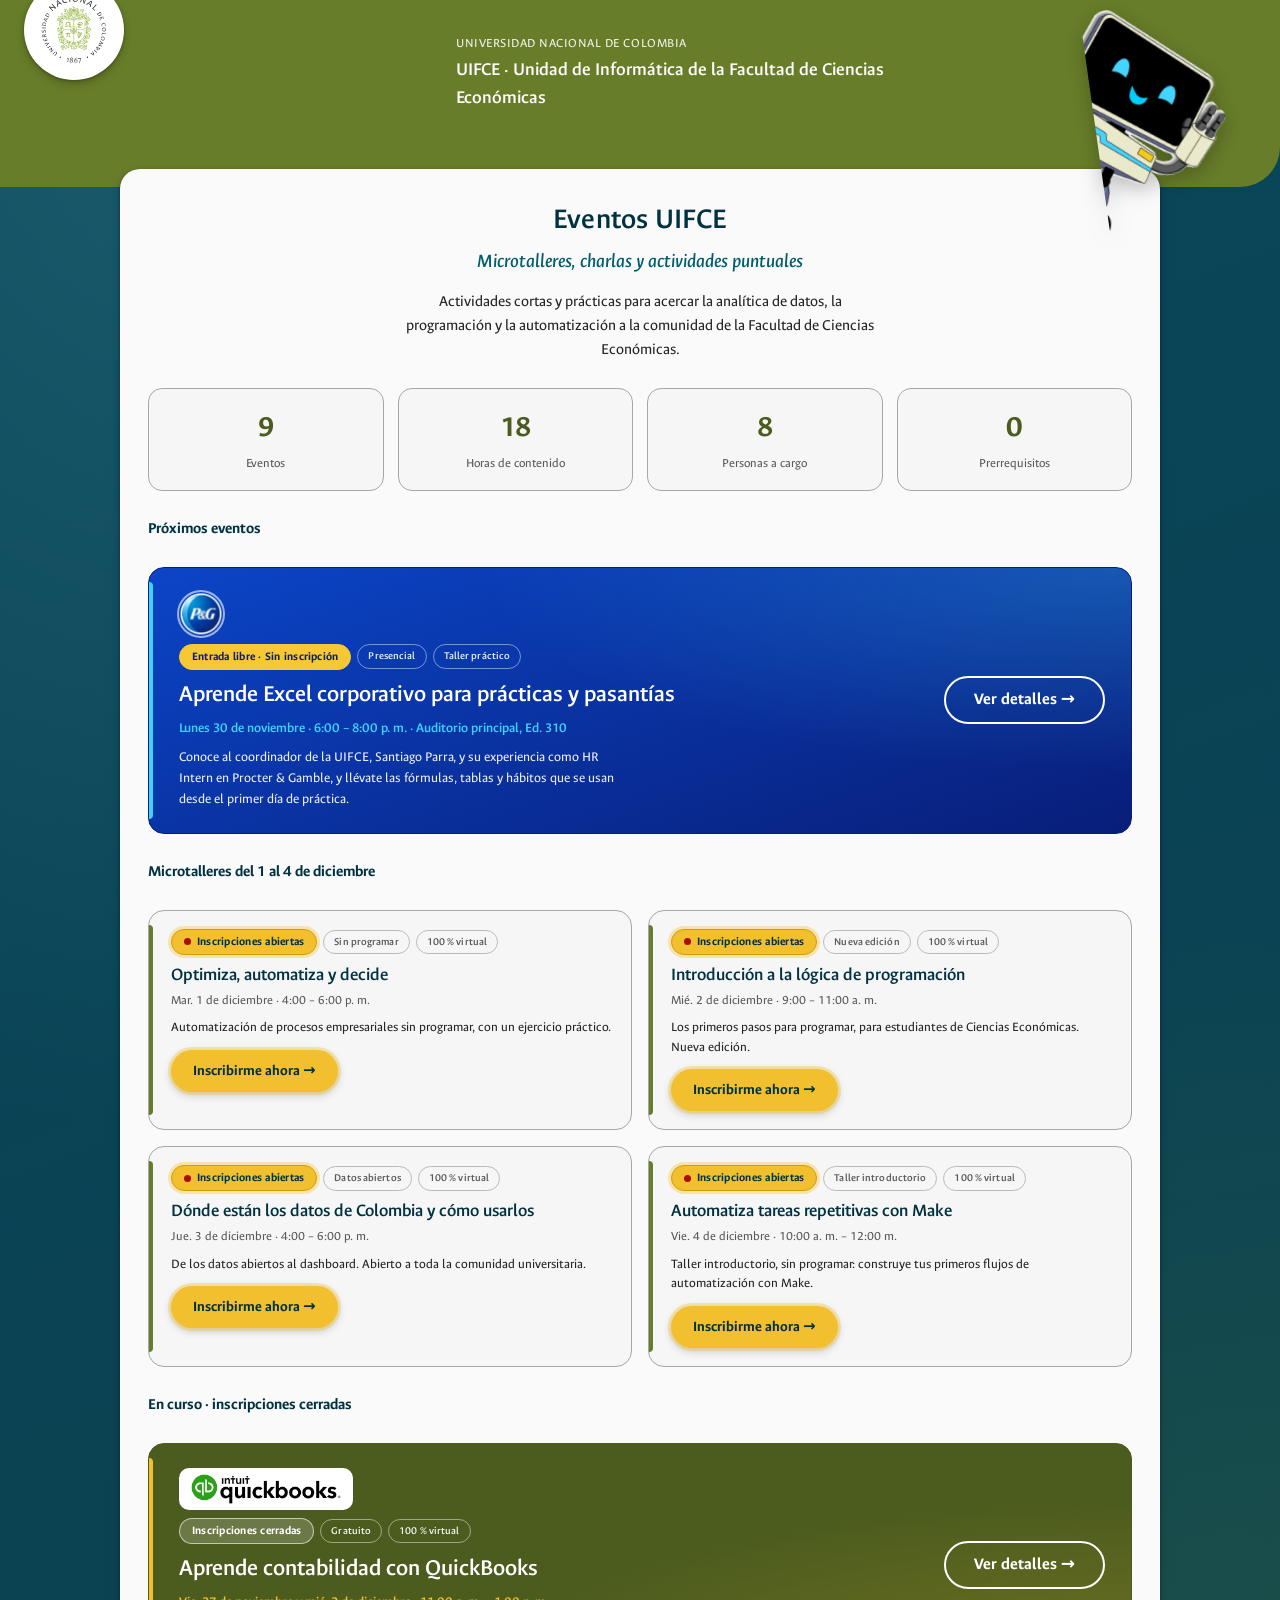
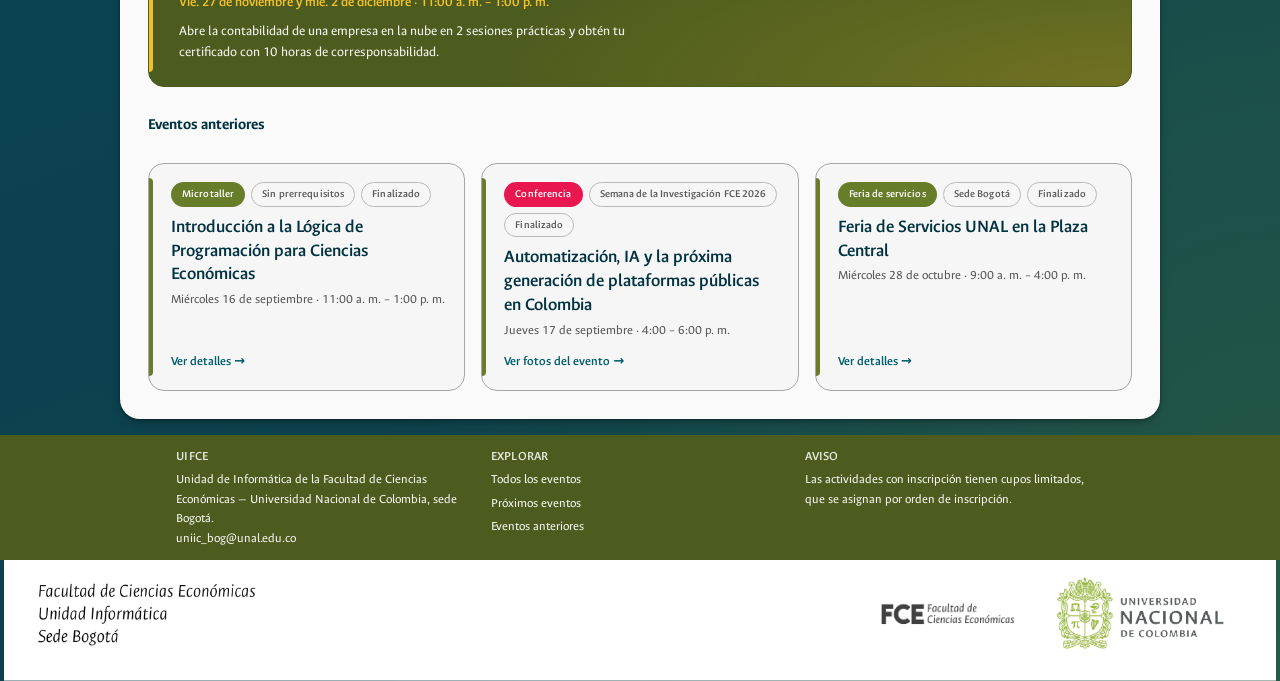
==== commit afad7cba: "Add December microtalleres, close QuickBooks enrollment and reorganize upcoming events Co-Authored-B" ====
--- a/index.html
+++ b/index.html
@@ -42,15 +42,15 @@
 
       <section class="stats-grid" aria-label="Resumen de eventos">
         <div class="stat-tile">
-          <span class="n">5</span>
+          <span class="n">9</span>
           <span class="l">Eventos</span>
         </div>
         <div class="stat-tile">
-          <span class="n">10</span>
+          <span class="n">18</span>
           <span class="l">Horas de contenido</span>
         </div>
         <div class="stat-tile">
-          <span class="n">5</span>
+          <span class="n">8</span>
           <span class="l">Personas a cargo</span>
         </div>
         <div class="stat-tile">
@@ -59,13 +59,84 @@
         </div>
       </section>
 
-      <h2 class="section-heading">Próximos eventos</h2>
-
-      <a class="event-card featured" href="microtaller-quickbooks.html" aria-label="Aprende contabilidad con QuickBooks: ver detalles e inscribirme">
+      <h2 class="section-heading" id="proximos">Próximos eventos</h2>
+
+      <a class="event-card featured featured-blue" href="taller-excel-corporativo.html" aria-label="Aprende Excel corporativo para prácticas y pasantías: ver detalles, entrada libre sin inscripción">
+        <div class="featured-body">
+          <img class="featured-logo featured-logo-round" src="assets/logo-pg.png" alt="Procter &amp; Gamble">
+          <p class="event-eyebrow">
+            <span class="status-pill free">Entrada libre · Sin inscripción</span>
+            <span class="level-tag">Presencial</span>
+            <span class="level-tag">Taller práctico</span>
+          </p>
+          <h3>Aprende Excel corporativo para prácticas y pasantías</h3>
+          <p class="event-card-date">Lunes 30 de noviembre · 6:00 – 8:00 p. m. · Auditorio principal, Ed. 310</p>
+          <p class="featured-desc">Conoce al coordinador de la UIFCE, Santiago Parra, y su experiencia como HR Intern en Procter &amp; Gamble, y llévate las fórmulas, tablas y hábitos que se usan desde el primer día de práctica.</p>
+        </div>
+        <span class="btn-detail" aria-hidden="true">Ver detalles →</span>
+      </a>
+
+      <h2 class="section-heading">Microtalleres del 1 al 4 de diciembre</h2>
+
+      <section class="event-grid two-col" aria-label="Microtalleres del 1 al 4 de diciembre">
+
+        <a class="event-card" href="microtaller-optimiza-automatiza-decide.html">
+          <p class="event-eyebrow">
+            <span class="status-pill open">Inscripciones abiertas</span>
+            <span class="level-tag">Sin programar</span>
+            <span class="level-tag">100 % virtual</span>
+          </p>
+          <h3>Optimiza, automatiza y decide</h3>
+          <p class="event-card-date">Mar. 1 de diciembre · 4:00 – 6:00 p. m.</p>
+          <p class="event-card-desc">Automatización de procesos empresariales sin programar, con un ejercicio práctico.</p>
+          <span class="btn-enroll btn-enroll-sm" aria-hidden="true">Inscribirme ahora →</span>
+        </a>
+
+        <a class="event-card" href="microtaller-logica-programacion-2.html">
+          <p class="event-eyebrow">
+            <span class="status-pill open">Inscripciones abiertas</span>
+            <span class="level-tag">Nueva edición</span>
+            <span class="level-tag">100 % virtual</span>
+          </p>
+          <h3>Introducción a la lógica de programación</h3>
+          <p class="event-card-date">Mié. 2 de diciembre · 9:00 – 11:00 a. m.</p>
+          <p class="event-card-desc">Los primeros pasos para programar, para estudiantes de Ciencias Económicas. Nueva edición.</p>
+          <span class="btn-enroll btn-enroll-sm" aria-hidden="true">Inscribirme ahora →</span>
+        </a>
+
+        <a class="event-card" href="microtaller-datos-colombia.html">
+          <p class="event-eyebrow">
+            <span class="status-pill open">Inscripciones abiertas</span>
+            <span class="level-tag">Datos abiertos</span>
+            <span class="level-tag">100 % virtual</span>
+          </p>
+          <h3>Dónde están los datos de Colombia y cómo usarlos</h3>
+          <p class="event-card-date">Jue. 3 de diciembre · 4:00 – 6:00 p. m.</p>
+          <p class="event-card-desc">De los datos abiertos al dashboard. Abierto a toda la comunidad universitaria.</p>
+          <span class="btn-enroll btn-enroll-sm" aria-hidden="true">Inscribirme ahora →</span>
+        </a>
+
+        <a class="event-card" href="microtaller-make.html">
+          <p class="event-eyebrow">
+            <span class="status-pill open">Inscripciones abiertas</span>
+            <span class="level-tag">Taller introductorio</span>
+            <span class="level-tag">100 % virtual</span>
+          </p>
+          <h3>Automatiza tareas repetitivas con Make</h3>
+          <p class="event-card-date">Vie. 4 de diciembre · 10:00 a. m. – 12:00 m.</p>
+          <p class="event-card-desc">Taller introductorio, sin programar: construye tus primeros flujos de automatización con Make.</p>
+          <span class="btn-enroll btn-enroll-sm" aria-hidden="true">Inscribirme ahora →</span>
+        </a>
+
+      </section>
+
+      <h2 class="section-heading">En curso · inscripciones cerradas</h2>
+
+      <a class="event-card featured" href="microtaller-quickbooks.html" aria-label="Aprende contabilidad con QuickBooks: ver detalles, inscripciones cerradas">
         <div class="featured-body">
           <img class="featured-logo" src="assets/logo-quickbooks.png" alt="Intuit QuickBooks">
           <p class="event-eyebrow">
-            <span class="status-pill open">Inscripciones abiertas</span>
+            <span class="status-pill closed">Inscripciones cerradas</span>
             <span class="level-tag">Gratuito</span>
             <span class="level-tag">100 % virtual</span>
           </p>
@@ -73,25 +144,10 @@
           <p class="event-card-date">Vie. 27 de noviembre y mié. 2 de diciembre · 11:00 a. m. – 1:00 p. m.</p>
           <p class="featured-desc">Abre la contabilidad de una empresa en la nube en 2 sesiones prácticas y obtén tu certificado con 10 horas de corresponsabilidad.</p>
         </div>
-        <span class="btn-enroll" aria-hidden="true">Inscribirme ahora →</span>
-      </a>
-
-      <a class="event-card featured featured-blue" href="taller-excel-corporativo.html" aria-label="Aprende Excel corporativo para prácticas y pasantías: ver detalles, entrada libre sin inscripción">
-        <div class="featured-body">
-          <img class="featured-logo featured-logo-round" src="assets/logo-pg.png" alt="Procter &amp; Gamble">
-          <p class="event-eyebrow">
-            <span class="status-pill free">Entrada libre · Sin inscripción</span>
-            <span class="level-tag">Presencial</span>
-            <span class="level-tag">Taller práctico</span>
-          </p>
-          <h3>Aprende Excel corporativo para prácticas y pasantías</h3>
-          <p class="event-card-date">Lunes 30 de noviembre · 6:00 – 8:00 p. m. · Auditorio principal, Ed. 310</p>
-          <p class="featured-desc">Conoce al coordinador de la UIFCE, Santiago Parra, y su experiencia como HR Intern en Procter &amp; Gamble, y llévate las fórmulas, tablas y hábitos que se usan desde el primer día de práctica.</p>
-        </div>
         <span class="btn-detail" aria-hidden="true">Ver detalles →</span>
       </a>
 
-      <h2 class="section-heading">Eventos anteriores</h2>
+      <h2 class="section-heading" id="anteriores">Eventos anteriores</h2>
 
       <section class="event-grid" aria-label="Eventos anteriores">
 
@@ -143,12 +199,9 @@
       <div>
         <h3>Explorar</h3>
         <ul>
-          <li><a href="index.html">Eventos</a></li>
-          <li><a href="microtaller-logica-programacion.html">Microtaller de Lógica de Programación</a></li>
-          <li><a href="conferencia-automatizacion-ia.html">Conferencia: Automatización e IA</a></li>
-          <li><a href="feria-servicios-unal.html">Feria de Servicios UNAL</a></li>
-          <li><a href="microtaller-quickbooks.html">Microtaller de QuickBooks</a></li>
-          <li><a href="taller-excel-corporativo.html">Taller de Excel corporativo</a></li>
+          <li><a href="index.html">Todos los eventos</a></li>
+          <li><a href="index.html#proximos">Próximos eventos</a></li>
+          <li><a href="index.html#anteriores">Eventos anteriores</a></li>
         </ul>
       </div>
       <div>
--- a/styles.css
+++ b/styles.css
@@ -985,3 +985,40 @@
 @media (max-width: 640px) {
   .event-card.featured .btn-detail { width: 100%; }
 }
+
+/* Estado "inscripciones próximamente" (microtalleres sin formulario aún) */
+.status-pill.soon {
+  background: #3dd3fe;
+  color: #081e79;
+  border-color: #3dd3fe;
+}
+
+.event-card-desc {
+  margin: 0;
+  font-size: 13.5px;
+  line-height: 1.45;
+  color: var(--text-body);
+}
+
+.event-grid.two-col { grid-template-columns: repeat(2, 1fr); }
+
+@media (max-width: 640px) {
+  .event-grid.two-col { grid-template-columns: 1fr; }
+}
+
+/* Botón de inscripción compacto para tarjetas del hub */
+.event-card .btn-enroll-sm {
+  align-self: flex-start;
+  min-height: 42px;
+  padding: 0 22px;
+  margin-top: 4px;
+  font-size: 15px;
+  box-shadow: 0 0 0 3px rgba(242, 191, 46, 0.35), 0 3px 10px rgba(0, 0, 0, 0.2);
+}
+
+/* Estado: inscripciones cerradas */
+.status-pill.closed {
+  background: rgba(255, 255, 255, 0.18);
+  color: #fff;
+  border-color: rgba(255, 255, 255, 0.6);
+}
